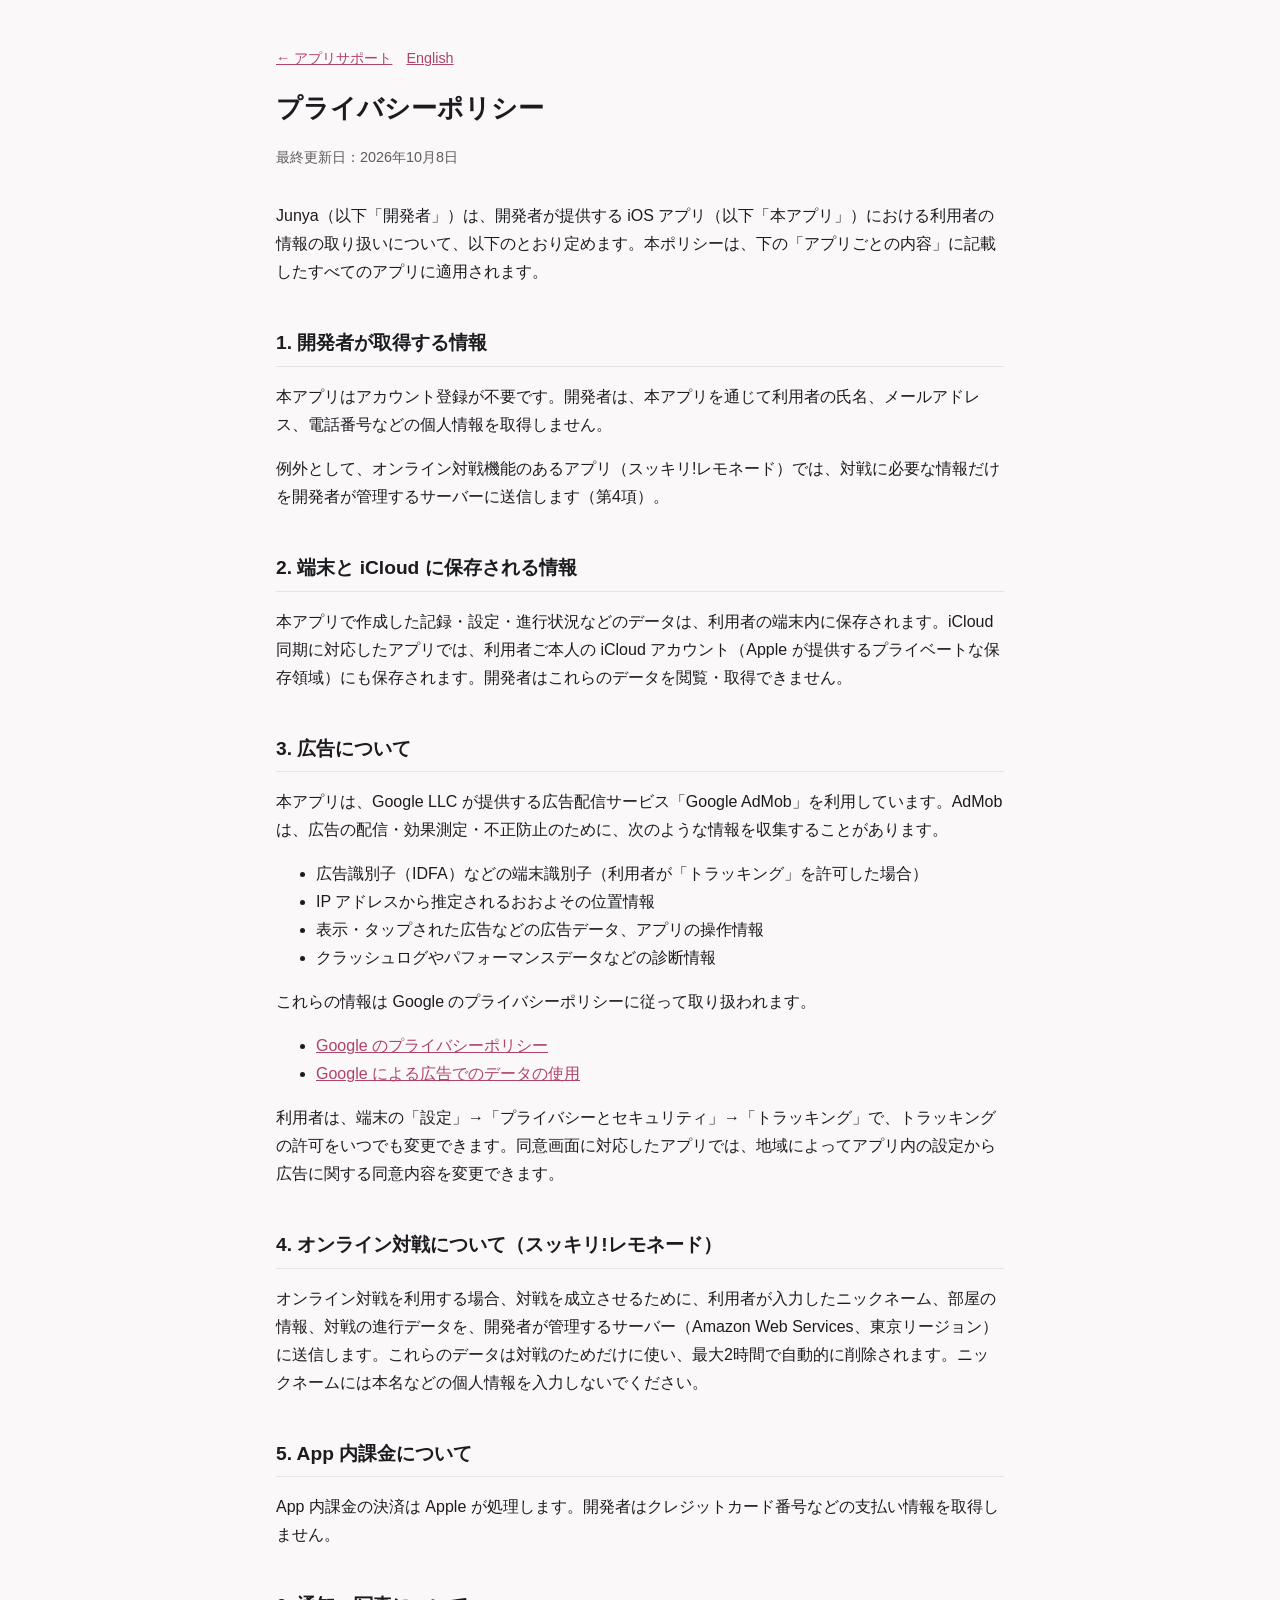
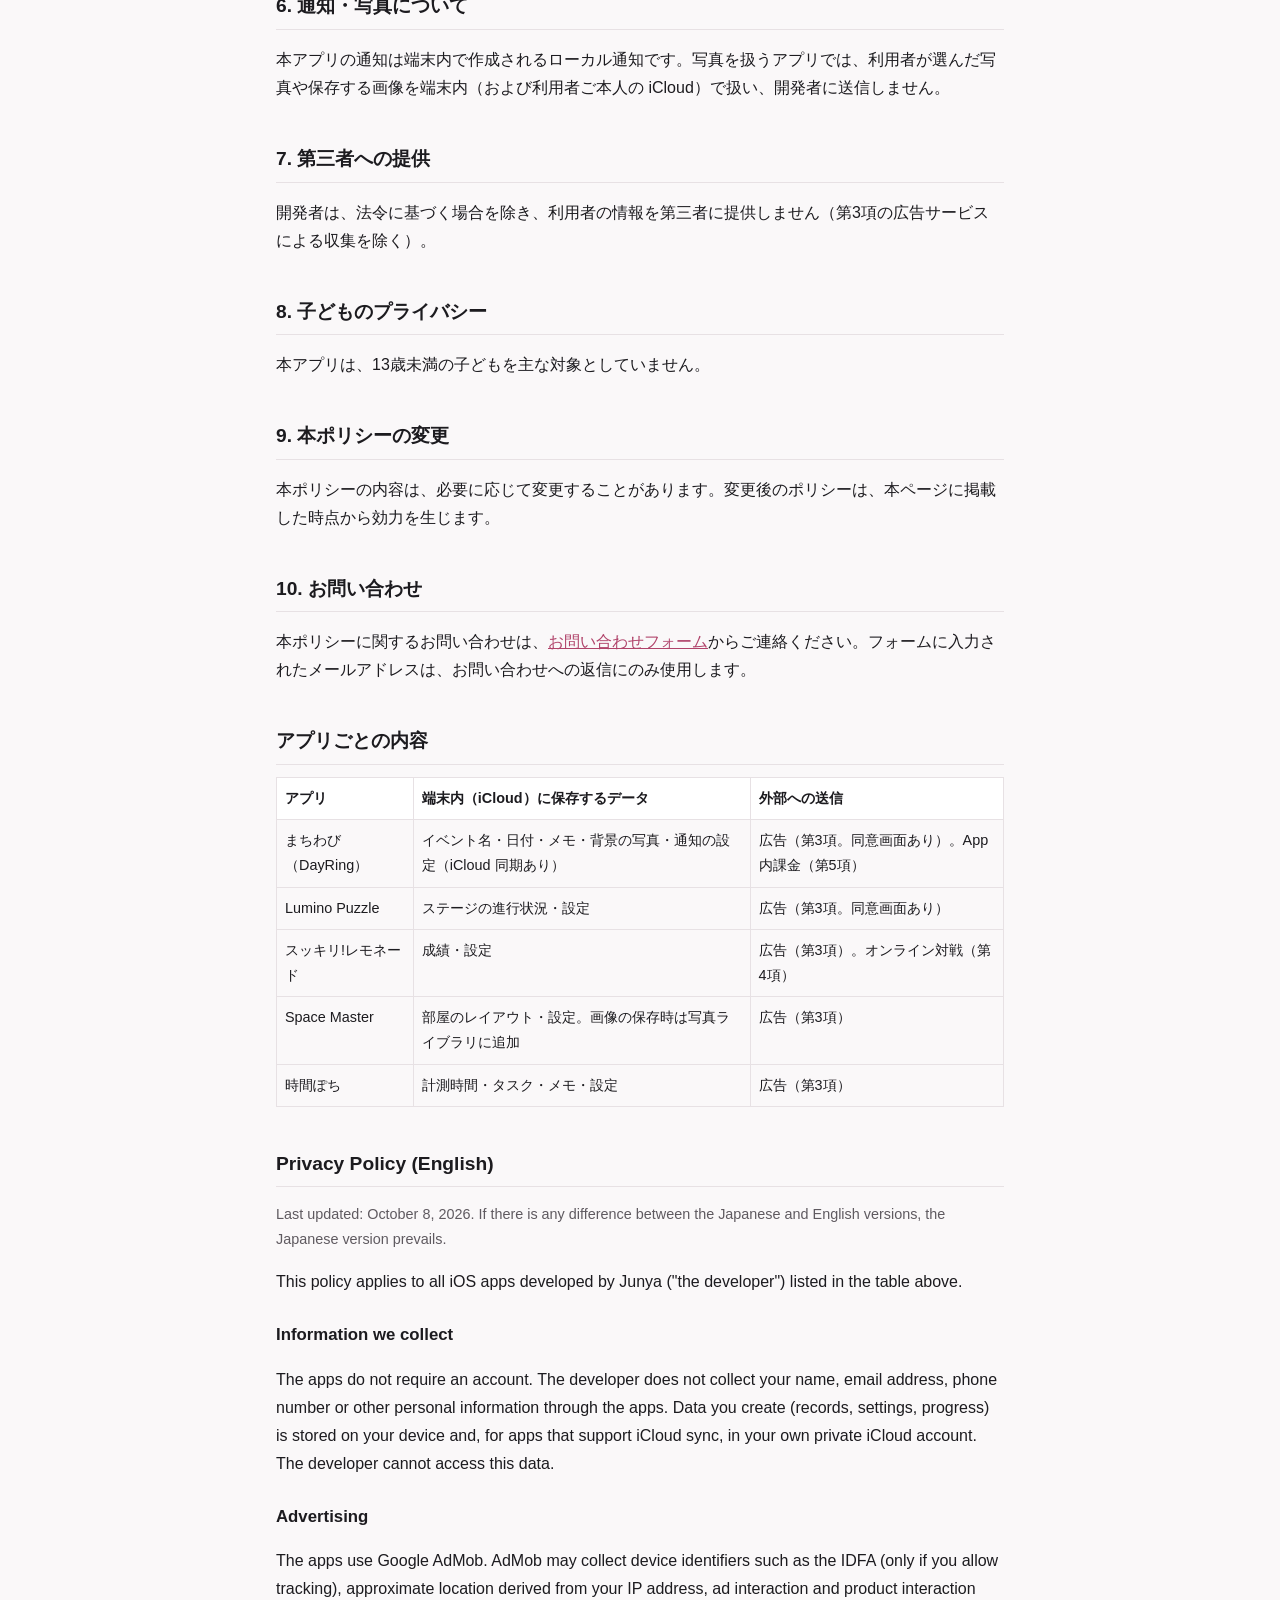
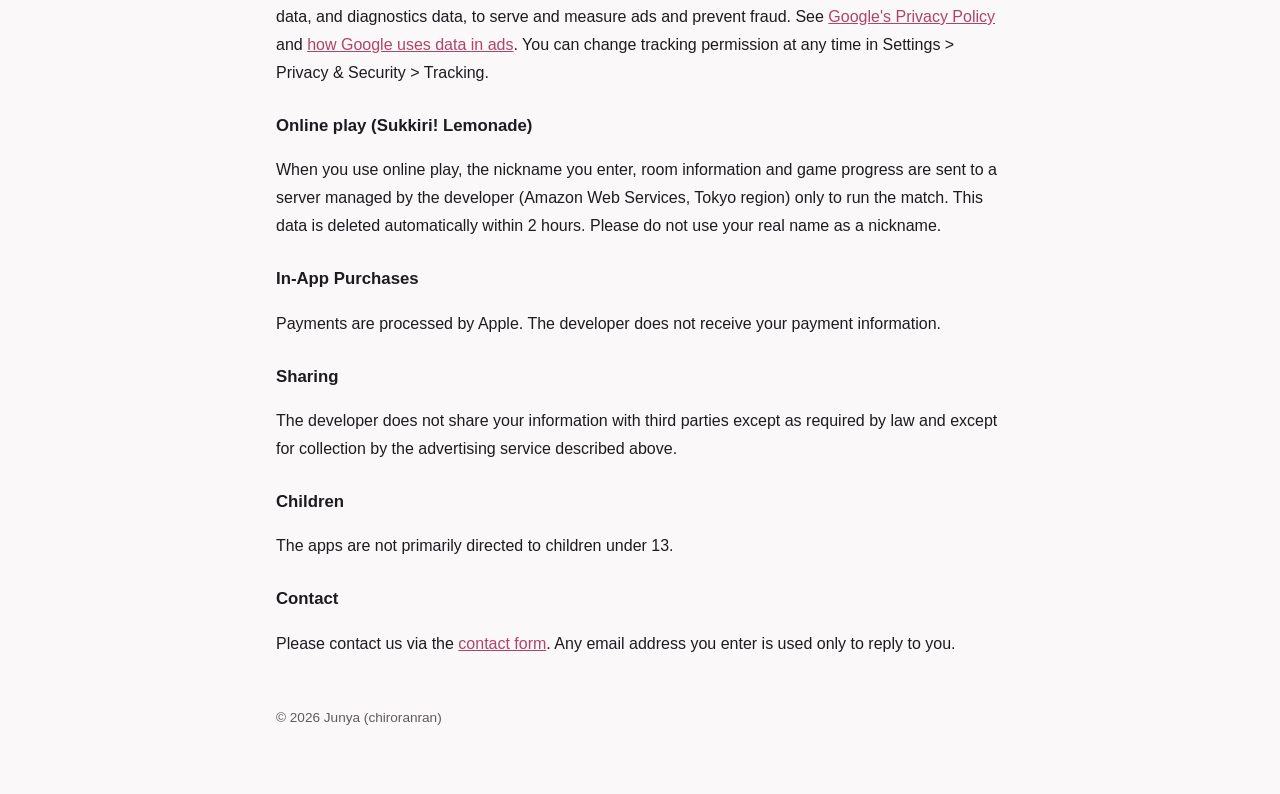
==== privacy/index.html @ e6a04dfe "Add common privacy policy" ====
<!doctype html>
<html lang="ja">
<head>
<meta charset="utf-8">
<meta name="viewport" content="width=device-width, initial-scale=1">
<meta http-equiv="Content-Security-Policy" content="default-src 'none'; style-src 'self'; img-src 'self'; base-uri 'none'; form-action 'none'">
<meta name="referrer" content="no-referrer">
<title>プライバシーポリシー | chiroranran</title>
<link rel="stylesheet" href="/style.css">
</head>
<body>
<main>
  <header>
    <p class="sub"><a href="/">← アプリサポート</a>　<a href="#english">English</a></p>
    <h1>プライバシーポリシー</h1>
    <p class="sub">最終更新日：2026年10月8日</p>
  </header>

  <p>Junya（以下「開発者」）は、開発者が提供する iOS アプリ（以下「本アプリ」）における利用者の情報の取り扱いについて、以下のとおり定めます。本ポリシーは、下の「アプリごとの内容」に記載したすべてのアプリに適用されます。</p>

  <h2>1. 開発者が取得する情報</h2>
  <p>本アプリはアカウント登録が不要です。開発者は、本アプリを通じて利用者の氏名、メールアドレス、電話番号などの個人情報を取得しません。</p>
  <p>例外として、オンライン対戦機能のあるアプリ（スッキリ!レモネード）では、対戦に必要な情報だけを開発者が管理するサーバーに送信します（第4項）。</p>

  <h2>2. 端末と iCloud に保存される情報</h2>
  <p>本アプリで作成した記録・設定・進行状況などのデータは、利用者の端末内に保存されます。iCloud 同期に対応したアプリでは、利用者ご本人の iCloud アカウント（Apple が提供するプライベートな保存領域）にも保存されます。開発者はこれらのデータを閲覧・取得できません。</p>

  <h2>3. 広告について</h2>
  <p>本アプリは、Google LLC が提供する広告配信サービス「Google AdMob」を利用しています。AdMob は、広告の配信・効果測定・不正防止のために、次のような情報を収集することがあります。</p>
  <ul>
    <li>広告識別子（IDFA）などの端末識別子（利用者が「トラッキング」を許可した場合）</li>
    <li>IP アドレスから推定されるおおよその位置情報</li>
    <li>表示・タップされた広告などの広告データ、アプリの操作情報</li>
    <li>クラッシュログやパフォーマンスデータなどの診断情報</li>
  </ul>
  <p>これらの情報は Google のプライバシーポリシーに従って取り扱われます。</p>
  <ul>
    <li><a href="https://policies.google.com/privacy" rel="noopener noreferrer">Google のプライバシーポリシー</a></li>
    <li><a href="https://policies.google.com/technologies/ads" rel="noopener noreferrer">Google による広告でのデータの使用</a></li>
  </ul>
  <p>利用者は、端末の「設定」→「プライバシーとセキュリティ」→「トラッキング」で、トラッキングの許可をいつでも変更できます。同意画面に対応したアプリでは、地域によってアプリ内の設定から広告に関する同意内容を変更できます。</p>

  <h2>4. オンライン対戦について（スッキリ!レモネード）</h2>
  <p>オンライン対戦を利用する場合、対戦を成立させるために、利用者が入力したニックネーム、部屋の情報、対戦の進行データを、開発者が管理するサーバー（Amazon Web Services、東京リージョン）に送信します。これらのデータは対戦のためだけに使い、最大2時間で自動的に削除されます。ニックネームには本名などの個人情報を入力しないでください。</p>

  <h2>5. App 内課金について</h2>
  <p>App 内課金の決済は Apple が処理します。開発者はクレジットカード番号などの支払い情報を取得しません。</p>

  <h2>6. 通知・写真について</h2>
  <p>本アプリの通知は端末内で作成されるローカル通知です。写真を扱うアプリでは、利用者が選んだ写真や保存する画像を端末内（および利用者ご本人の iCloud）で扱い、開発者に送信しません。</p>

  <h2>7. 第三者への提供</h2>
  <p>開発者は、法令に基づく場合を除き、利用者の情報を第三者に提供しません（第3項の広告サービスによる収集を除く）。</p>

  <h2>8. 子どものプライバシー</h2>
  <p>本アプリは、13歳未満の子どもを主な対象としていません。</p>

  <h2>9. 本ポリシーの変更</h2>
  <p>本ポリシーの内容は、必要に応じて変更することがあります。変更後のポリシーは、本ページに掲載した時点から効力を生じます。</p>

  <h2>10. お問い合わせ</h2>
  <p>本ポリシーに関するお問い合わせは、<a href="https://docs.google.com/forms/d/e/1FAIpQLSd-CJ8t8C4qO436xJB_So_ct13oH2zcX6qIfAPqjZJdZ3ylWA/viewform" rel="noopener noreferrer">お問い合わせフォーム</a>からご連絡ください。フォームに入力されたメールアドレスは、お問い合わせへの返信にのみ使用します。</p>

  <h2>アプリごとの内容</h2>
  <div class="table-wrap">
  <table>
    <tr><th>アプリ</th><th>端末内（iCloud）に保存するデータ</th><th>外部への送信</th></tr>
    <tr id="machiwabi"><td>まちわび（DayRing）</td><td>イベント名・日付・メモ・背景の写真・通知の設定（iCloud 同期あり）</td><td>広告（第3項。同意画面あり）。App 内課金（第5項）</td></tr>
    <tr id="lumino"><td>Lumino Puzzle</td><td>ステージの進行状況・設定</td><td>広告（第3項。同意画面あり）</td></tr>
    <tr id="lemonade"><td>スッキリ!レモネード</td><td>成績・設定</td><td>広告（第3項）。オンライン対戦（第4項）</td></tr>
    <tr id="spacemaster"><td>Space Master</td><td>部屋のレイアウト・設定。画像の保存時は写真ライブラリに追加</td><td>広告（第3項）</td></tr>
    <tr id="jikanpochi"><td>時間ぽち</td><td>計測時間・タスク・メモ・設定</td><td>広告（第3項）</td></tr>
  </table>
  </div>

  <h2 id="english">Privacy Policy (English)</h2>
  <p class="sub">Last updated: October 8, 2026. If there is any difference between the Japanese and English versions, the Japanese version prevails.</p>
  <p>This policy applies to all iOS apps developed by Junya ("the developer") listed in the table above.</p>
  <h3>Information we collect</h3>
  <p>The apps do not require an account. The developer does not collect your name, email address, phone number or other personal information through the apps. Data you create (records, settings, progress) is stored on your device and, for apps that support iCloud sync, in your own private iCloud account. The developer cannot access this data.</p>
  <h3>Advertising</h3>
  <p>The apps use Google AdMob. AdMob may collect device identifiers such as the IDFA (only if you allow tracking), approximate location derived from your IP address, ad interaction and product interaction data, and diagnostics data, to serve and measure ads and prevent fraud. See <a href="https://policies.google.com/privacy" rel="noopener noreferrer">Google's Privacy Policy</a> and <a href="https://policies.google.com/technologies/ads" rel="noopener noreferrer">how Google uses data in ads</a>. You can change tracking permission at any time in Settings &gt; Privacy &amp; Security &gt; Tracking.</p>
  <h3>Online play (Sukkiri! Lemonade)</h3>
  <p>When you use online play, the nickname you enter, room information and game progress are sent to a server managed by the developer (Amazon Web Services, Tokyo region) only to run the match. This data is deleted automatically within 2 hours. Please do not use your real name as a nickname.</p>
  <h3>In-App Purchases</h3>
  <p>Payments are processed by Apple. The developer does not receive your payment information.</p>
  <h3>Sharing</h3>
  <p>The developer does not share your information with third parties except as required by law and except for collection by the advertising service described above.</p>
  <h3>Children</h3>
  <p>The apps are not primarily directed to children under 13.</p>
  <h3>Contact</h3>
  <p>Please contact us via the <a href="https://docs.google.com/forms/d/e/1FAIpQLSd-CJ8t8C4qO436xJB_So_ct13oH2zcX6qIfAPqjZJdZ3ylWA/viewform" rel="noopener noreferrer">contact form</a>. Any email address you enter is used only to reply to you.</p>

  <footer>© 2026 Junya (chiroranran)</footer>
</main>
</body>
</html>
---- style.css ----
:root {
  --bg: #faf8f9;
  --card: #ffffff;
  --text: #1c1b1f;
  --sub: #5f5a60;
  --line: #e7e1e4;
  --brand: #b0436a;
}
@media (prefers-color-scheme: dark) {
  :root {
    --bg: #141215;
    --card: #1e1b1f;
    --text: #f2eef1;
    --sub: #b3abb1;
    --line: #342f34;
    --brand: #eb8fae;
  }
}
* { box-sizing: border-box; }
body {
  margin: 0;
  background: var(--bg);
  color: var(--text);
  font-family: -apple-system, BlinkMacSystemFont, "Hiragino Sans", "Noto Sans JP", sans-serif;
  line-height: 1.75;
}
main { max-width: 760px; margin: 0 auto; padding: 32px 16px 64px; }
header { margin-bottom: 32px; }
h1 { font-size: 1.6rem; margin: 0 0 4px; }
h2 { font-size: 1.2rem; margin: 40px 0 12px; padding-bottom: 6px; border-bottom: 1px solid var(--line); }
h3 { font-size: 1.05rem; margin: 24px 0 8px; }
p, li { color: var(--text); }
.sub { color: var(--sub); font-size: 0.9rem; }
a { color: var(--brand); }
.button {
  display: inline-block;
  background: var(--brand);
  color: #fff;
  padding: 10px 20px;
  border-radius: 999px;
  text-decoration: none;
  font-weight: 600;
}
.apps { list-style: none; padding: 0; display: grid; gap: 12px; }
.apps li {
  background: var(--card);
  border: 1px solid var(--line);
  border-radius: 16px;
  padding: 16px;
}
.apps .name { font-weight: 700; }
.apps .links { font-size: 0.9rem; }
.apps .links a { margin-right: 16px; }
.table-wrap { overflow-x: auto; }
table { border-collapse: collapse; width: 100%; font-size: 0.9rem; }
th, td { border: 1px solid var(--line); padding: 8px; text-align: left; vertical-align: top; }
th { background: var(--card); }
footer { margin-top: 48px; color: var(--sub); font-size: 0.85rem; }
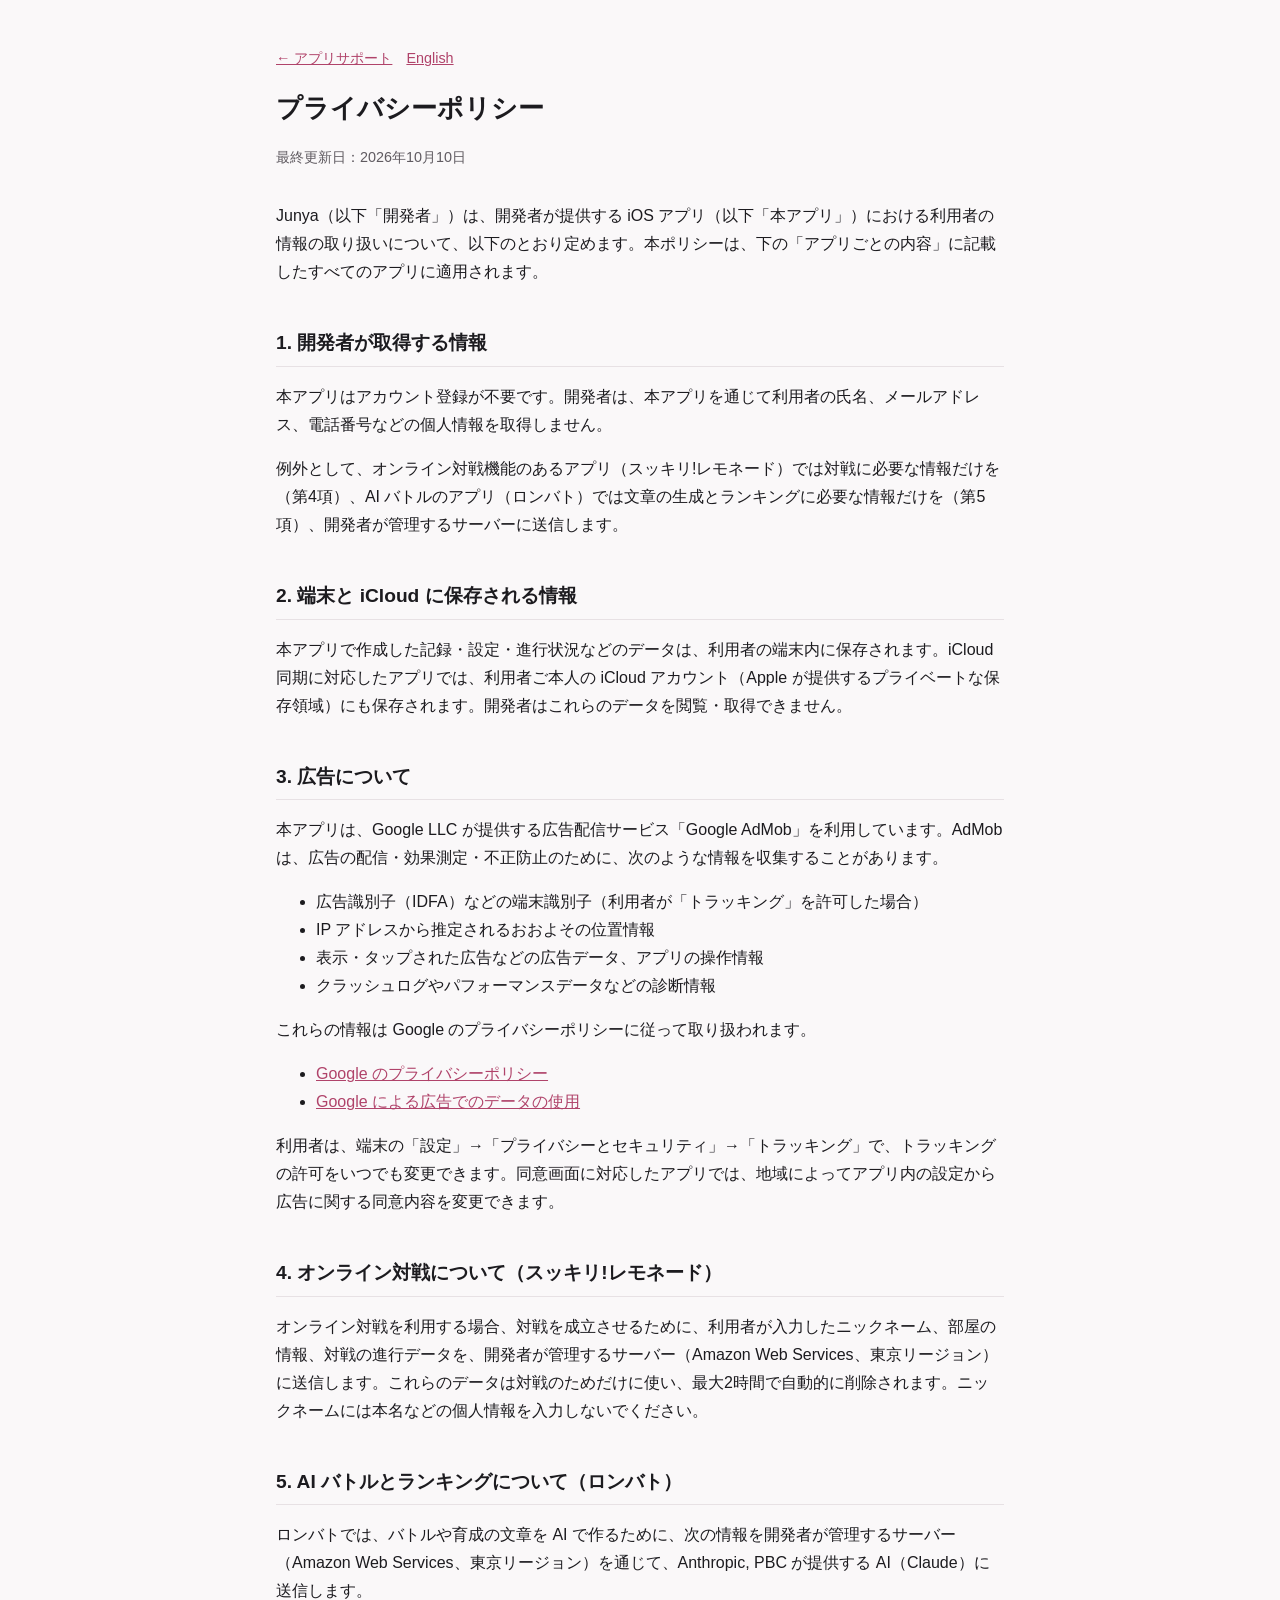
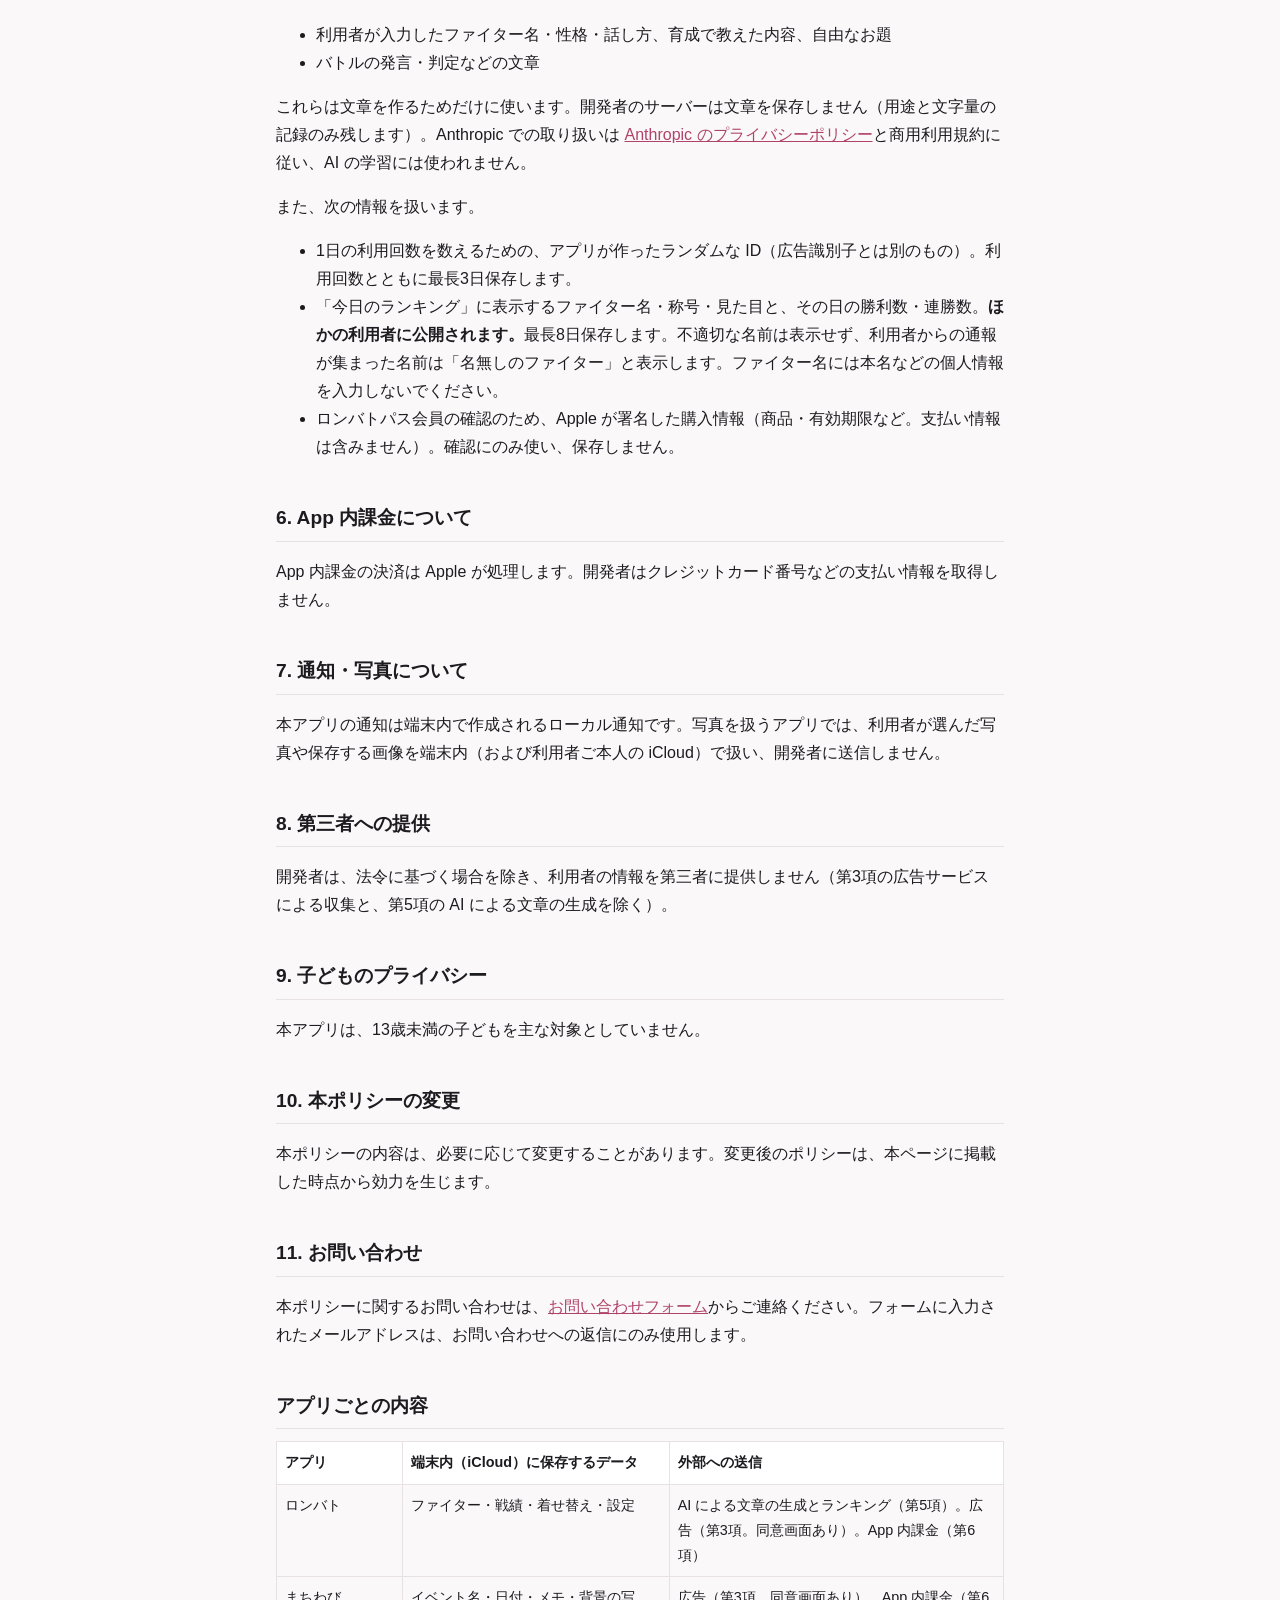
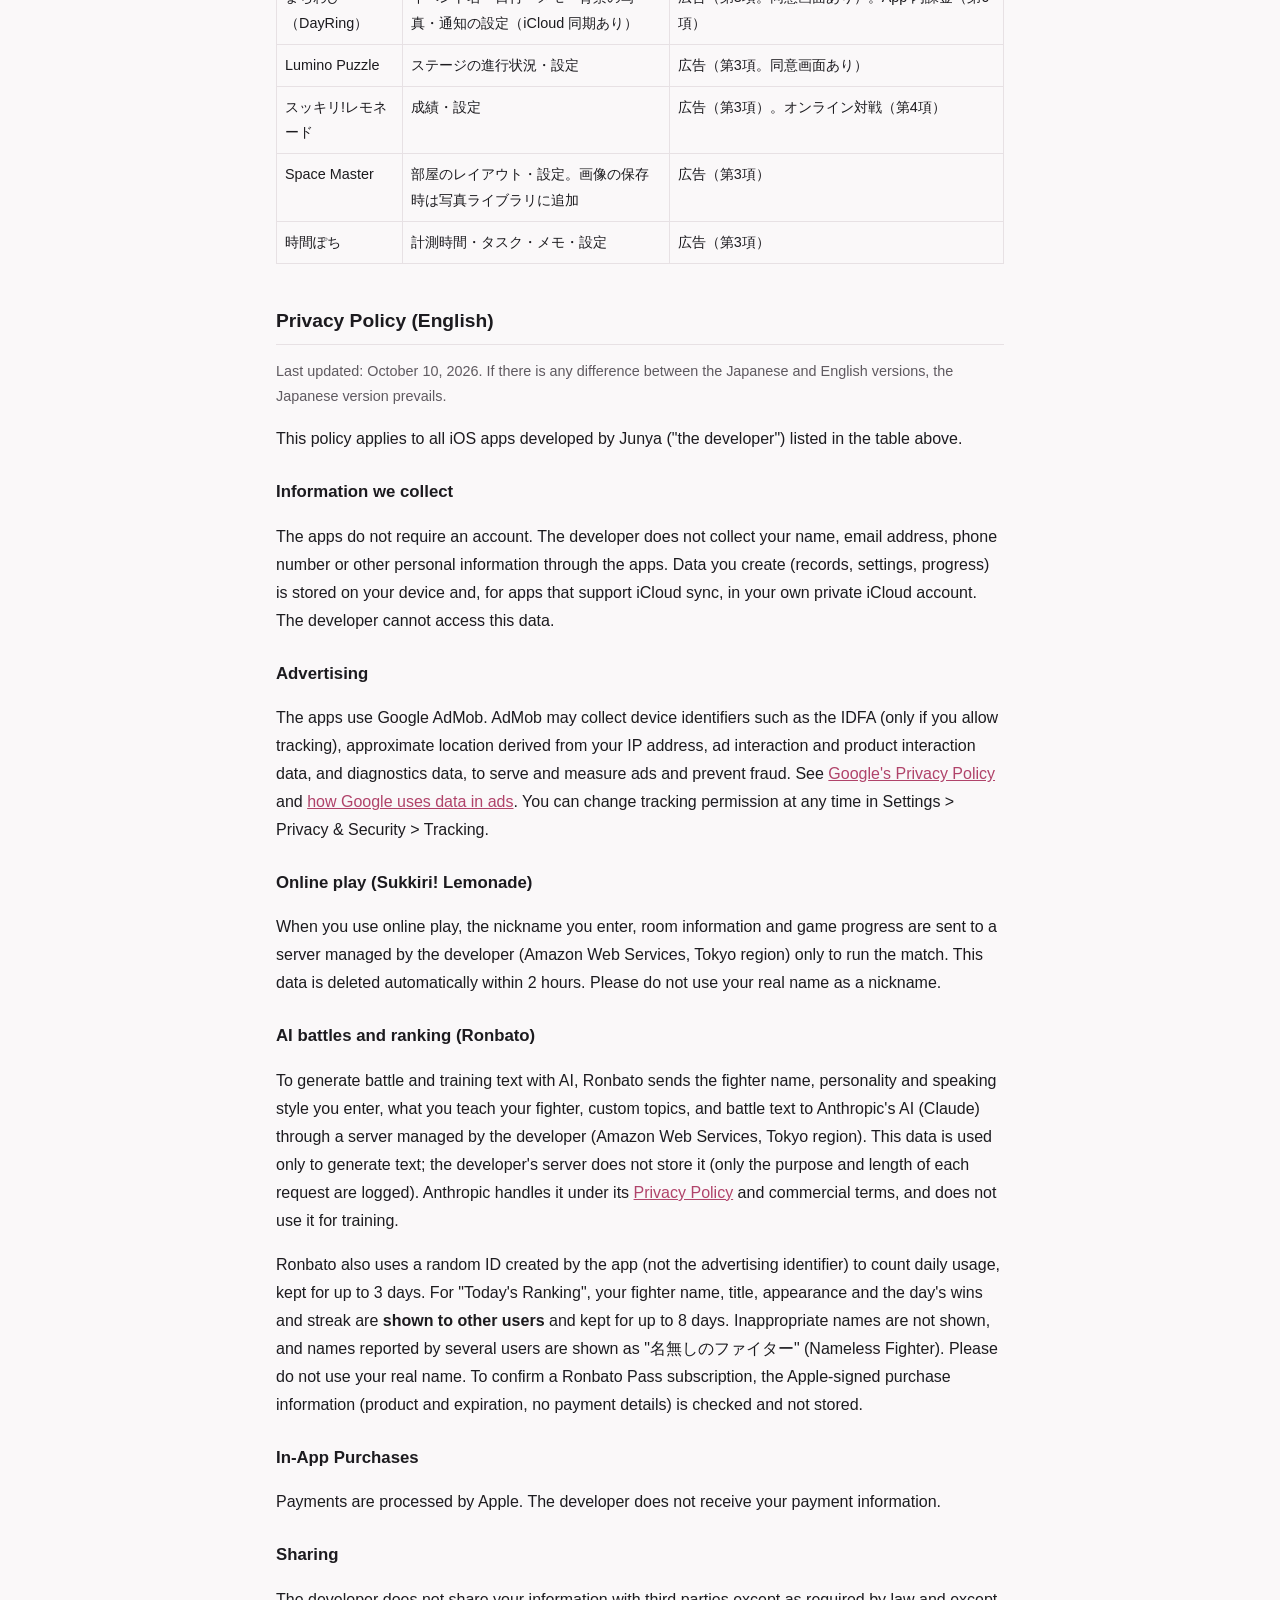
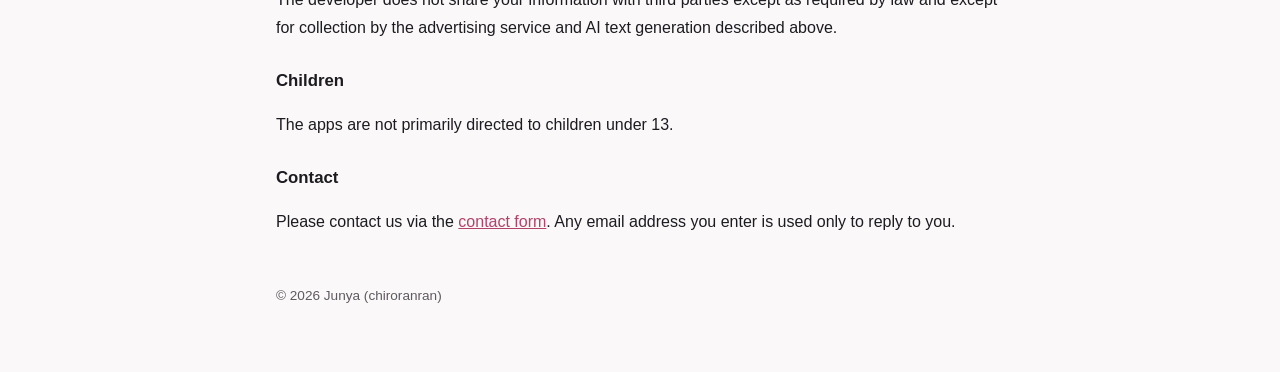
==== commit 7c71ac74: "ロンバトを追加(アプリ一覧・プライバシーポリシーに AI とランキングの項目) Co-Authored-By: Claude Opus 5.5 <noreply@anthropic.com>" ====
--- a/privacy/index.html
+++ b/privacy/index.html
@@ -13,14 +13,14 @@
   <header>
     <p class="sub"><a href="/">← アプリサポート</a>　<a href="#english">English</a></p>
     <h1>プライバシーポリシー</h1>
-    <p class="sub">最終更新日：2026年10月8日</p>
+    <p class="sub">最終更新日：2026年10月10日</p>
   </header>
 
   <p>Junya（以下「開発者」）は、開発者が提供する iOS アプリ（以下「本アプリ」）における利用者の情報の取り扱いについて、以下のとおり定めます。本ポリシーは、下の「アプリごとの内容」に記載したすべてのアプリに適用されます。</p>
 
   <h2>1. 開発者が取得する情報</h2>
   <p>本アプリはアカウント登録が不要です。開発者は、本アプリを通じて利用者の氏名、メールアドレス、電話番号などの個人情報を取得しません。</p>
-  <p>例外として、オンライン対戦機能のあるアプリ（スッキリ!レモネード）では、対戦に必要な情報だけを開発者が管理するサーバーに送信します（第4項）。</p>
+  <p>例外として、オンライン対戦機能のあるアプリ（スッキリ!レモネード）では対戦に必要な情報だけを（第4項）、AI バトルのアプリ（ロンバト）では文章の生成とランキングに必要な情報だけを（第5項）、開発者が管理するサーバーに送信します。</p>
 
   <h2>2. 端末と iCloud に保存される情報</h2>
   <p>本アプリで作成した記録・設定・進行状況などのデータは、利用者の端末内に保存されます。iCloud 同期に対応したアプリでは、利用者ご本人の iCloud アカウント（Apple が提供するプライベートな保存領域）にも保存されます。開発者はこれらのデータを閲覧・取得できません。</p>
@@ -43,29 +43,43 @@
   <h2>4. オンライン対戦について（スッキリ!レモネード）</h2>
   <p>オンライン対戦を利用する場合、対戦を成立させるために、利用者が入力したニックネーム、部屋の情報、対戦の進行データを、開発者が管理するサーバー（Amazon Web Services、東京リージョン）に送信します。これらのデータは対戦のためだけに使い、最大2時間で自動的に削除されます。ニックネームには本名などの個人情報を入力しないでください。</p>
 
-  <h2>5. App 内課金について</h2>
+  <h2>5. AI バトルとランキングについて（ロンバト）</h2>
+  <p>ロンバトでは、バトルや育成の文章を AI で作るために、次の情報を開発者が管理するサーバー（Amazon Web Services、東京リージョン）を通じて、Anthropic, PBC が提供する AI（Claude）に送信します。</p>
+  <ul>
+    <li>利用者が入力したファイター名・性格・話し方、育成で教えた内容、自由なお題</li>
+    <li>バトルの発言・判定などの文章</li>
+  </ul>
+  <p>これらは文章を作るためだけに使います。開発者のサーバーは文章を保存しません（用途と文字量の記録のみ残します）。Anthropic での取り扱いは <a href="https://www.anthropic.com/legal/privacy" rel="noopener noreferrer">Anthropic のプライバシーポリシー</a>と商用利用規約に従い、AI の学習には使われません。</p>
+  <p>また、次の情報を扱います。</p>
+  <ul>
+    <li>1日の利用回数を数えるための、アプリが作ったランダムな ID（広告識別子とは別のもの）。利用回数とともに最長3日保存します。</li>
+    <li>「今日のランキング」に表示するファイター名・称号・見た目と、その日の勝利数・連勝数。<strong>ほかの利用者に公開されます。</strong>最長8日保存します。不適切な名前は表示せず、利用者からの通報が集まった名前は「名無しのファイター」と表示します。ファイター名には本名などの個人情報を入力しないでください。</li>
+    <li>ロンバトパス会員の確認のため、Apple が署名した購入情報（商品・有効期限など。支払い情報は含みません）。確認にのみ使い、保存しません。</li>
+  </ul>
+  <h2>6. App 内課金について</h2>
   <p>App 内課金の決済は Apple が処理します。開発者はクレジットカード番号などの支払い情報を取得しません。</p>
 
-  <h2>6. 通知・写真について</h2>
+  <h2>7. 通知・写真について</h2>
   <p>本アプリの通知は端末内で作成されるローカル通知です。写真を扱うアプリでは、利用者が選んだ写真や保存する画像を端末内（および利用者ご本人の iCloud）で扱い、開発者に送信しません。</p>
 
-  <h2>7. 第三者への提供</h2>
-  <p>開発者は、法令に基づく場合を除き、利用者の情報を第三者に提供しません（第3項の広告サービスによる収集を除く）。</p>
+  <h2>8. 第三者への提供</h2>
+  <p>開発者は、法令に基づく場合を除き、利用者の情報を第三者に提供しません（第3項の広告サービスによる収集と、第5項の AI による文章の生成を除く）。</p>
 
-  <h2>8. 子どものプライバシー</h2>
+  <h2>9. 子どものプライバシー</h2>
   <p>本アプリは、13歳未満の子どもを主な対象としていません。</p>
 
-  <h2>9. 本ポリシーの変更</h2>
+  <h2>10. 本ポリシーの変更</h2>
   <p>本ポリシーの内容は、必要に応じて変更することがあります。変更後のポリシーは、本ページに掲載した時点から効力を生じます。</p>
 
-  <h2>10. お問い合わせ</h2>
+  <h2>11. お問い合わせ</h2>
   <p>本ポリシーに関するお問い合わせは、<a href="https://docs.google.com/forms/d/e/1FAIpQLSd-CJ8t8C4qO436xJB_So_ct13oH2zcX6qIfAPqjZJdZ3ylWA/viewform" rel="noopener noreferrer">お問い合わせフォーム</a>からご連絡ください。フォームに入力されたメールアドレスは、お問い合わせへの返信にのみ使用します。</p>
 
   <h2>アプリごとの内容</h2>
   <div class="table-wrap">
   <table>
     <tr><th>アプリ</th><th>端末内（iCloud）に保存するデータ</th><th>外部への送信</th></tr>
-    <tr id="machiwabi"><td>まちわび（DayRing）</td><td>イベント名・日付・メモ・背景の写真・通知の設定（iCloud 同期あり）</td><td>広告（第3項。同意画面あり）。App 内課金（第5項）</td></tr>
+    <tr id="ronbato"><td>ロンバト</td><td>ファイター・戦績・着せ替え・設定</td><td>AI による文章の生成とランキング（第5項）。広告（第3項。同意画面あり）。App 内課金（第6項）</td></tr>
+    <tr id="machiwabi"><td>まちわび（DayRing）</td><td>イベント名・日付・メモ・背景の写真・通知の設定（iCloud 同期あり）</td><td>広告（第3項。同意画面あり）。App 内課金（第6項）</td></tr>
     <tr id="lumino"><td>Lumino Puzzle</td><td>ステージの進行状況・設定</td><td>広告（第3項。同意画面あり）</td></tr>
     <tr id="lemonade"><td>スッキリ!レモネード</td><td>成績・設定</td><td>広告（第3項）。オンライン対戦（第4項）</td></tr>
     <tr id="spacemaster"><td>Space Master</td><td>部屋のレイアウト・設定。画像の保存時は写真ライブラリに追加</td><td>広告（第3項）</td></tr>
@@ -74,7 +88,7 @@
   </div>
 
   <h2 id="english">Privacy Policy (English)</h2>
-  <p class="sub">Last updated: October 8, 2026. If there is any difference between the Japanese and English versions, the Japanese version prevails.</p>
+  <p class="sub">Last updated: October 10, 2026. If there is any difference between the Japanese and English versions, the Japanese version prevails.</p>
   <p>This policy applies to all iOS apps developed by Junya ("the developer") listed in the table above.</p>
   <h3>Information we collect</h3>
   <p>The apps do not require an account. The developer does not collect your name, email address, phone number or other personal information through the apps. Data you create (records, settings, progress) is stored on your device and, for apps that support iCloud sync, in your own private iCloud account. The developer cannot access this data.</p>
@@ -82,10 +96,13 @@
   <p>The apps use Google AdMob. AdMob may collect device identifiers such as the IDFA (only if you allow tracking), approximate location derived from your IP address, ad interaction and product interaction data, and diagnostics data, to serve and measure ads and prevent fraud. See <a href="https://policies.google.com/privacy" rel="noopener noreferrer">Google's Privacy Policy</a> and <a href="https://policies.google.com/technologies/ads" rel="noopener noreferrer">how Google uses data in ads</a>. You can change tracking permission at any time in Settings &gt; Privacy &amp; Security &gt; Tracking.</p>
   <h3>Online play (Sukkiri! Lemonade)</h3>
   <p>When you use online play, the nickname you enter, room information and game progress are sent to a server managed by the developer (Amazon Web Services, Tokyo region) only to run the match. This data is deleted automatically within 2 hours. Please do not use your real name as a nickname.</p>
+  <h3>AI battles and ranking (Ronbato)</h3>
+  <p>To generate battle and training text with AI, Ronbato sends the fighter name, personality and speaking style you enter, what you teach your fighter, custom topics, and battle text to Anthropic's AI (Claude) through a server managed by the developer (Amazon Web Services, Tokyo region). This data is used only to generate text; the developer's server does not store it (only the purpose and length of each request are logged). Anthropic handles it under its <a href="https://www.anthropic.com/legal/privacy" rel="noopener noreferrer">Privacy Policy</a> and commercial terms, and does not use it for training.</p>
+  <p>Ronbato also uses a random ID created by the app (not the advertising identifier) to count daily usage, kept for up to 3 days. For "Today's Ranking", your fighter name, title, appearance and the day's wins and streak are <strong>shown to other users</strong> and kept for up to 8 days. Inappropriate names are not shown, and names reported by several users are shown as "名無しのファイター" (Nameless Fighter). Please do not use your real name. To confirm a Ronbato Pass subscription, the Apple-signed purchase information (product and expiration, no payment details) is checked and not stored.</p>
   <h3>In-App Purchases</h3>
   <p>Payments are processed by Apple. The developer does not receive your payment information.</p>
   <h3>Sharing</h3>
-  <p>The developer does not share your information with third parties except as required by law and except for collection by the advertising service described above.</p>
+  <p>The developer does not share your information with third parties except as required by law and except for collection by the advertising service and AI text generation described above.</p>
   <h3>Children</h3>
   <p>The apps are not primarily directed to children under 13.</p>
   <h3>Contact</h3>
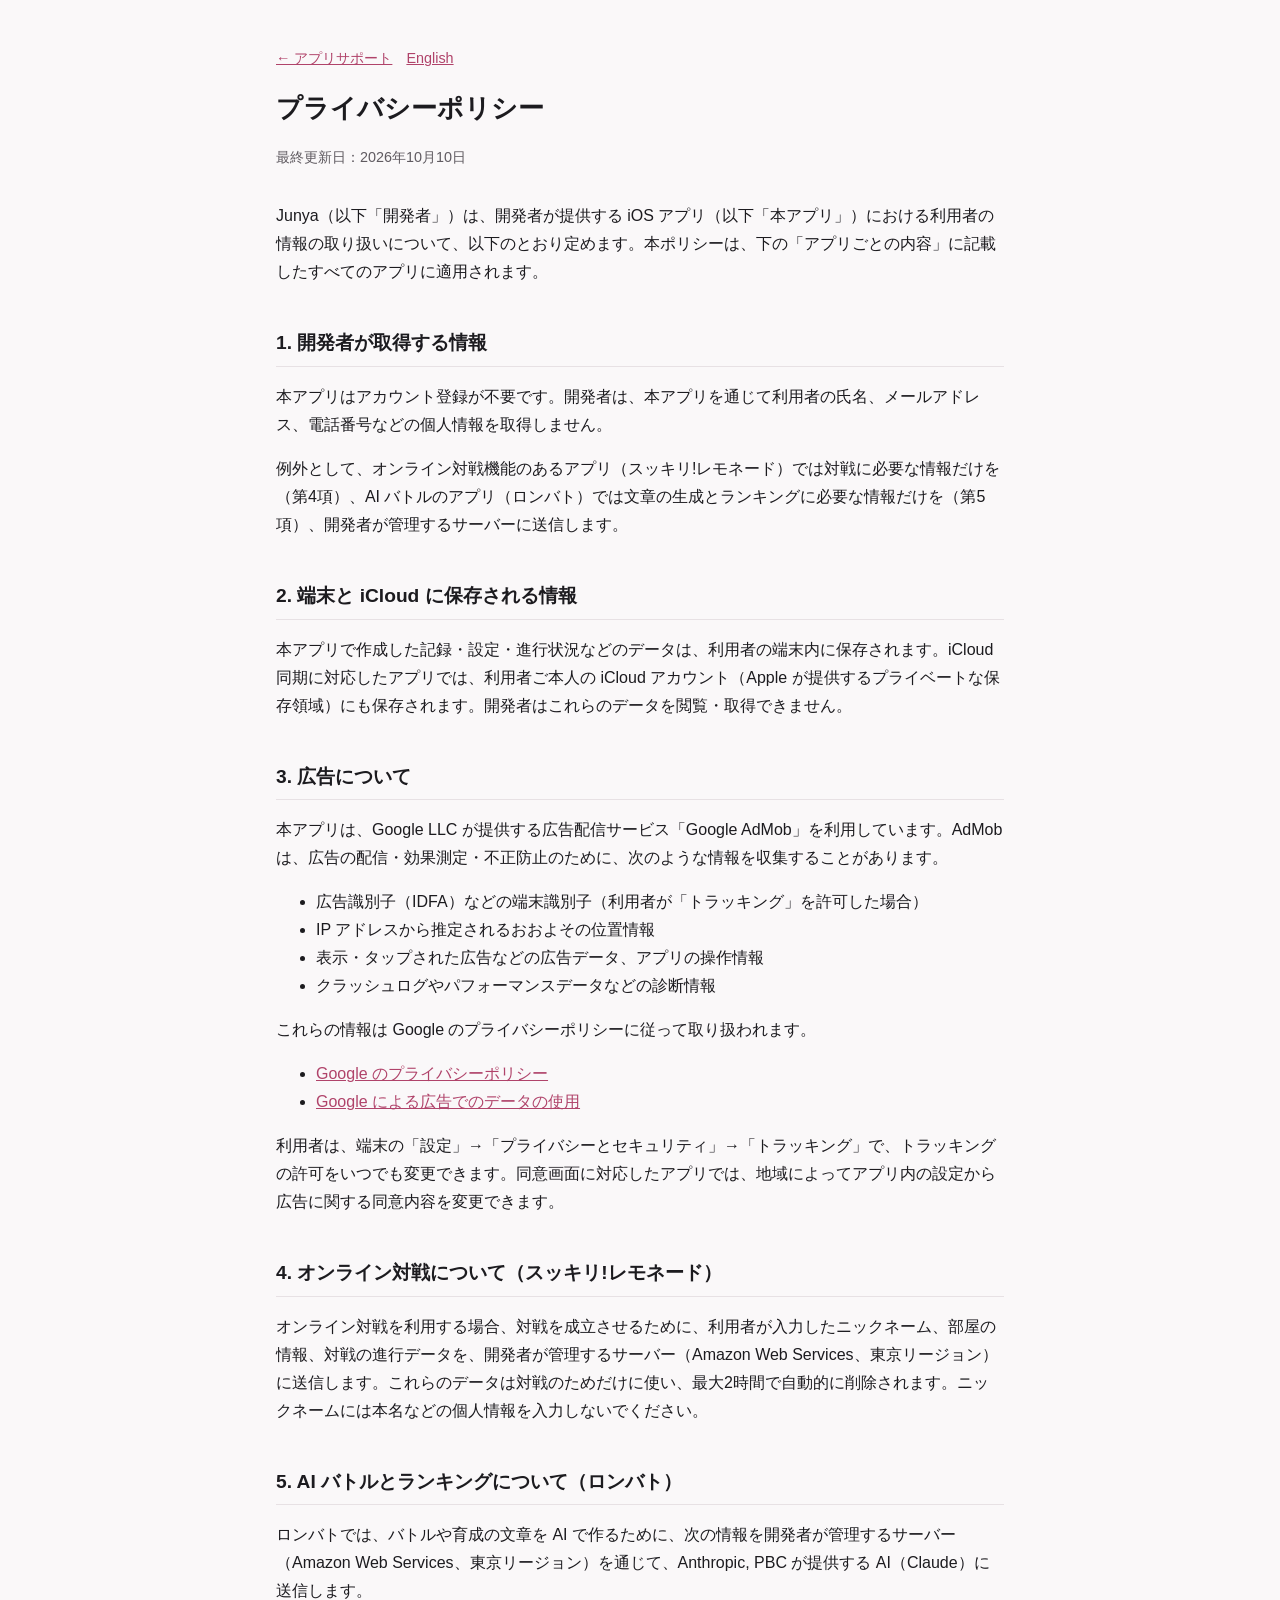
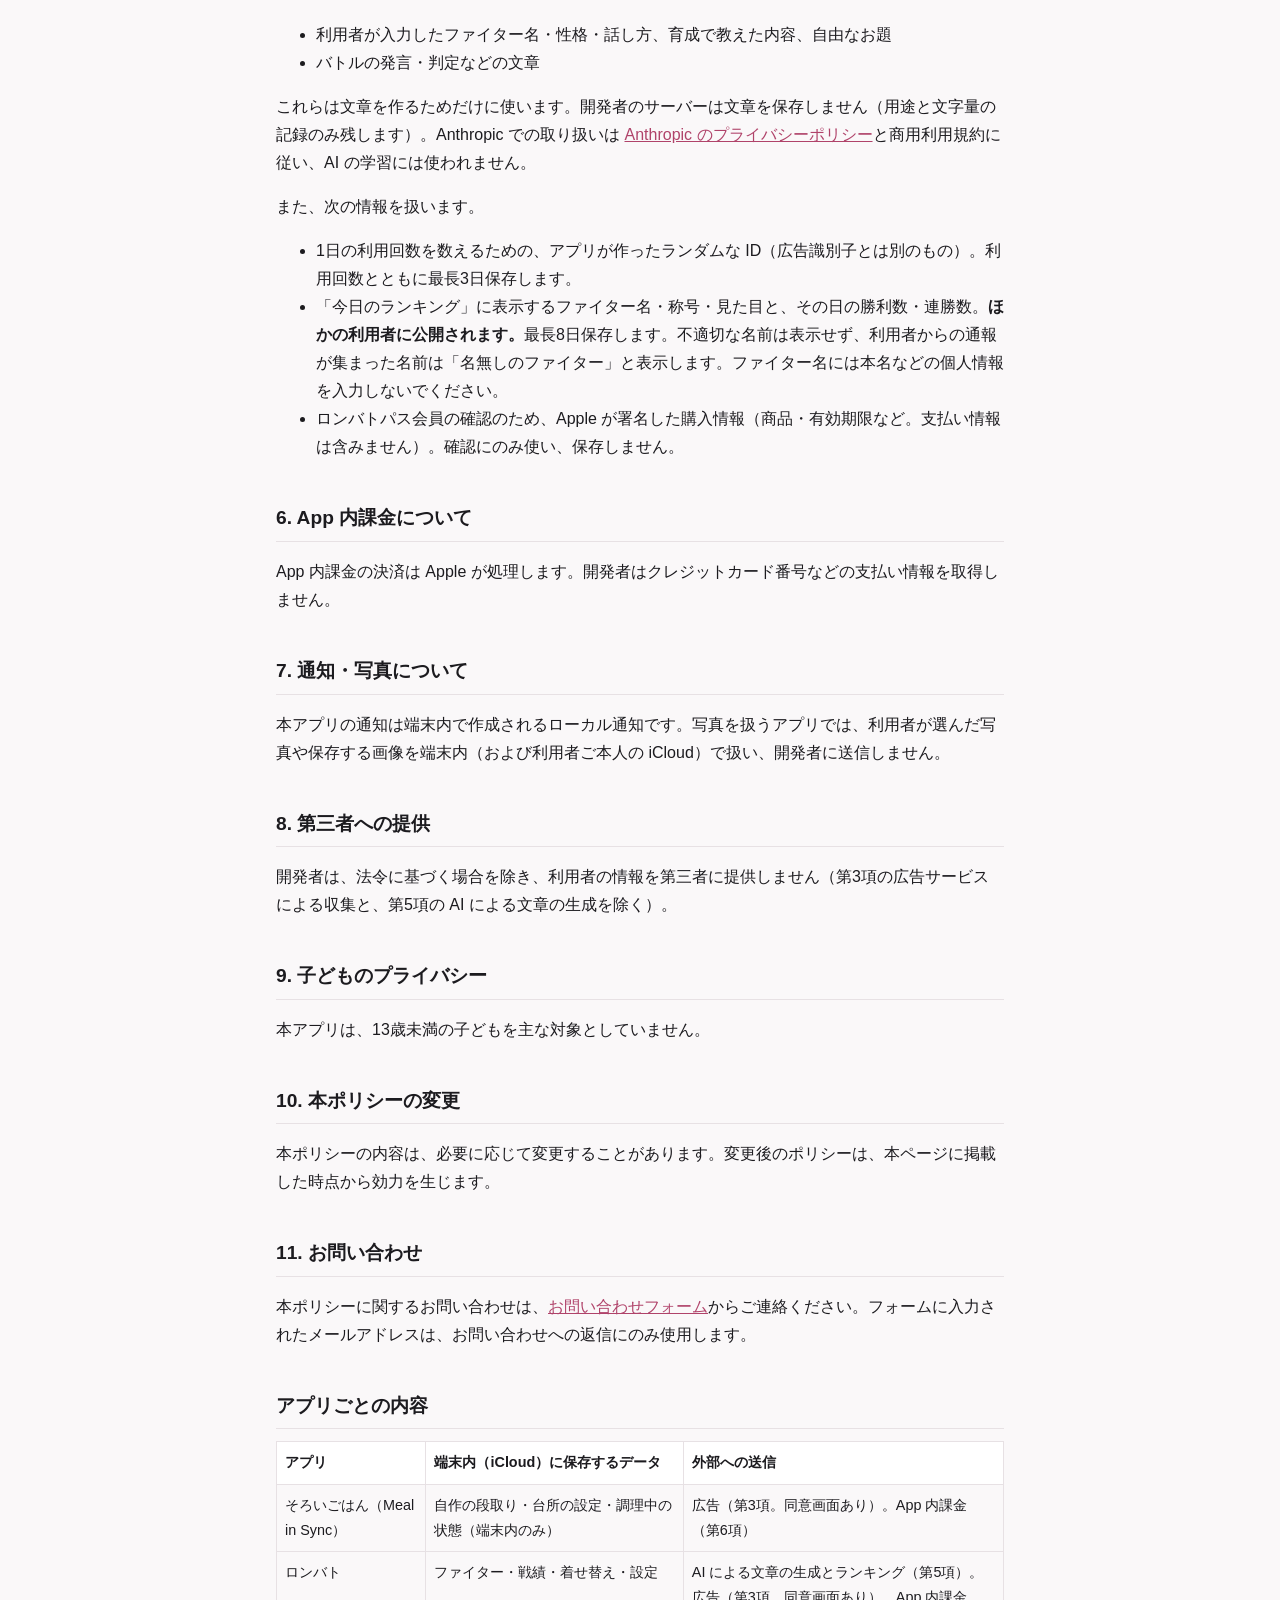
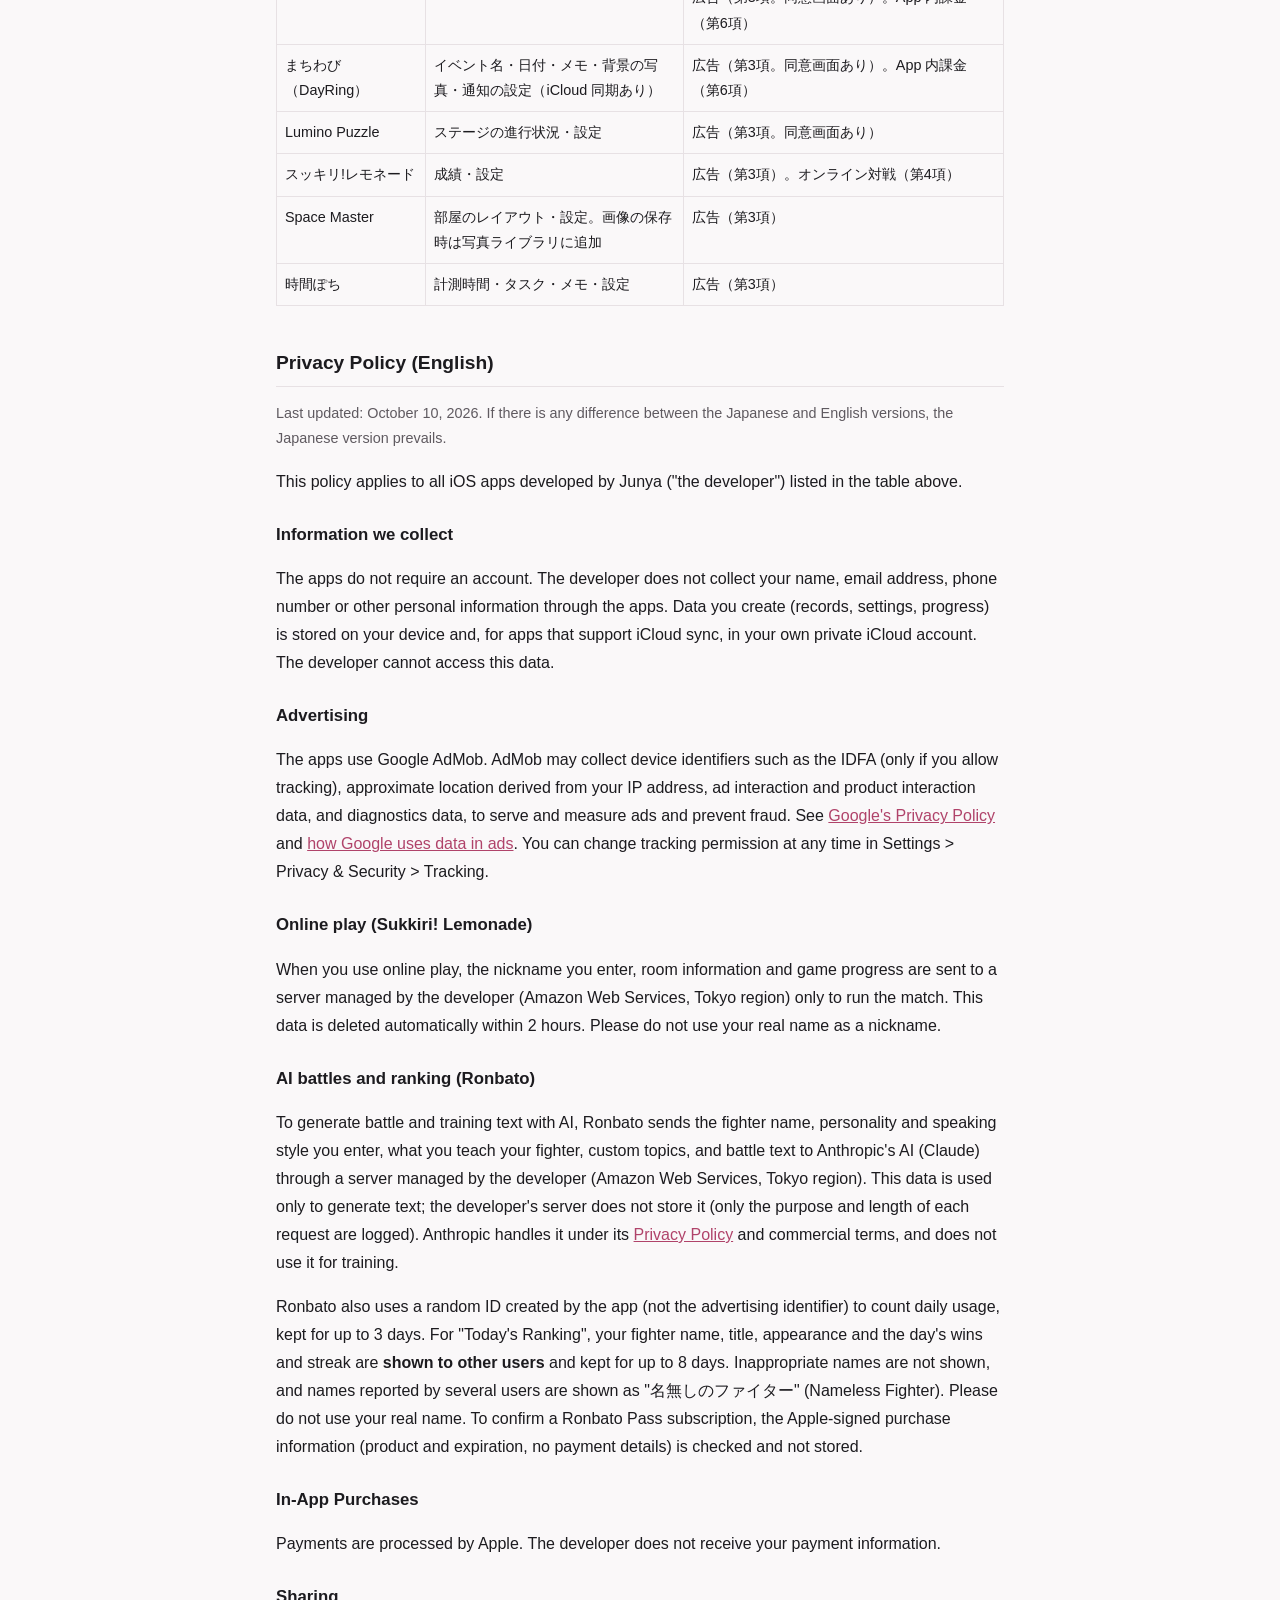
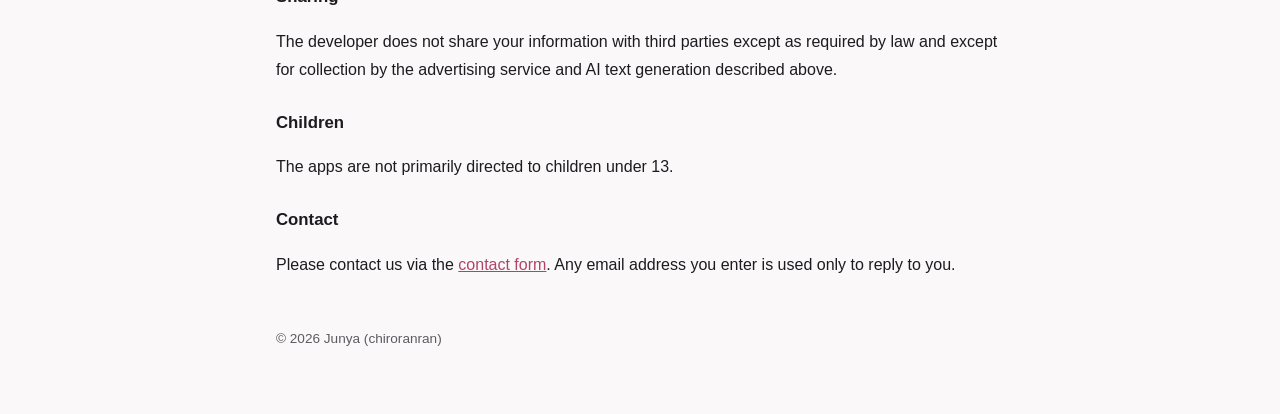
==== commit 922651c8: "そろいごはんを追加(アプリ一覧・プライバシーポリシー) Co-Authored-By: Claude Opus 5.5 <noreply@anthropic.com>" ====
--- a/privacy/index.html
+++ b/privacy/index.html
@@ -78,6 +78,7 @@
   <div class="table-wrap">
   <table>
     <tr><th>アプリ</th><th>端末内（iCloud）に保存するデータ</th><th>外部への送信</th></tr>
+    <tr id="sorogohan"><td>そろいごはん（Meal in Sync）</td><td>自作の段取り・台所の設定・調理中の状態（端末内のみ）</td><td>広告（第3項。同意画面あり）。App 内課金（第6項）</td></tr>
     <tr id="ronbato"><td>ロンバト</td><td>ファイター・戦績・着せ替え・設定</td><td>AI による文章の生成とランキング（第5項）。広告（第3項。同意画面あり）。App 内課金（第6項）</td></tr>
     <tr id="machiwabi"><td>まちわび（DayRing）</td><td>イベント名・日付・メモ・背景の写真・通知の設定（iCloud 同期あり）</td><td>広告（第3項。同意画面あり）。App 内課金（第6項）</td></tr>
     <tr id="lumino"><td>Lumino Puzzle</td><td>ステージの進行状況・設定</td><td>広告（第3項。同意画面あり）</td></tr>
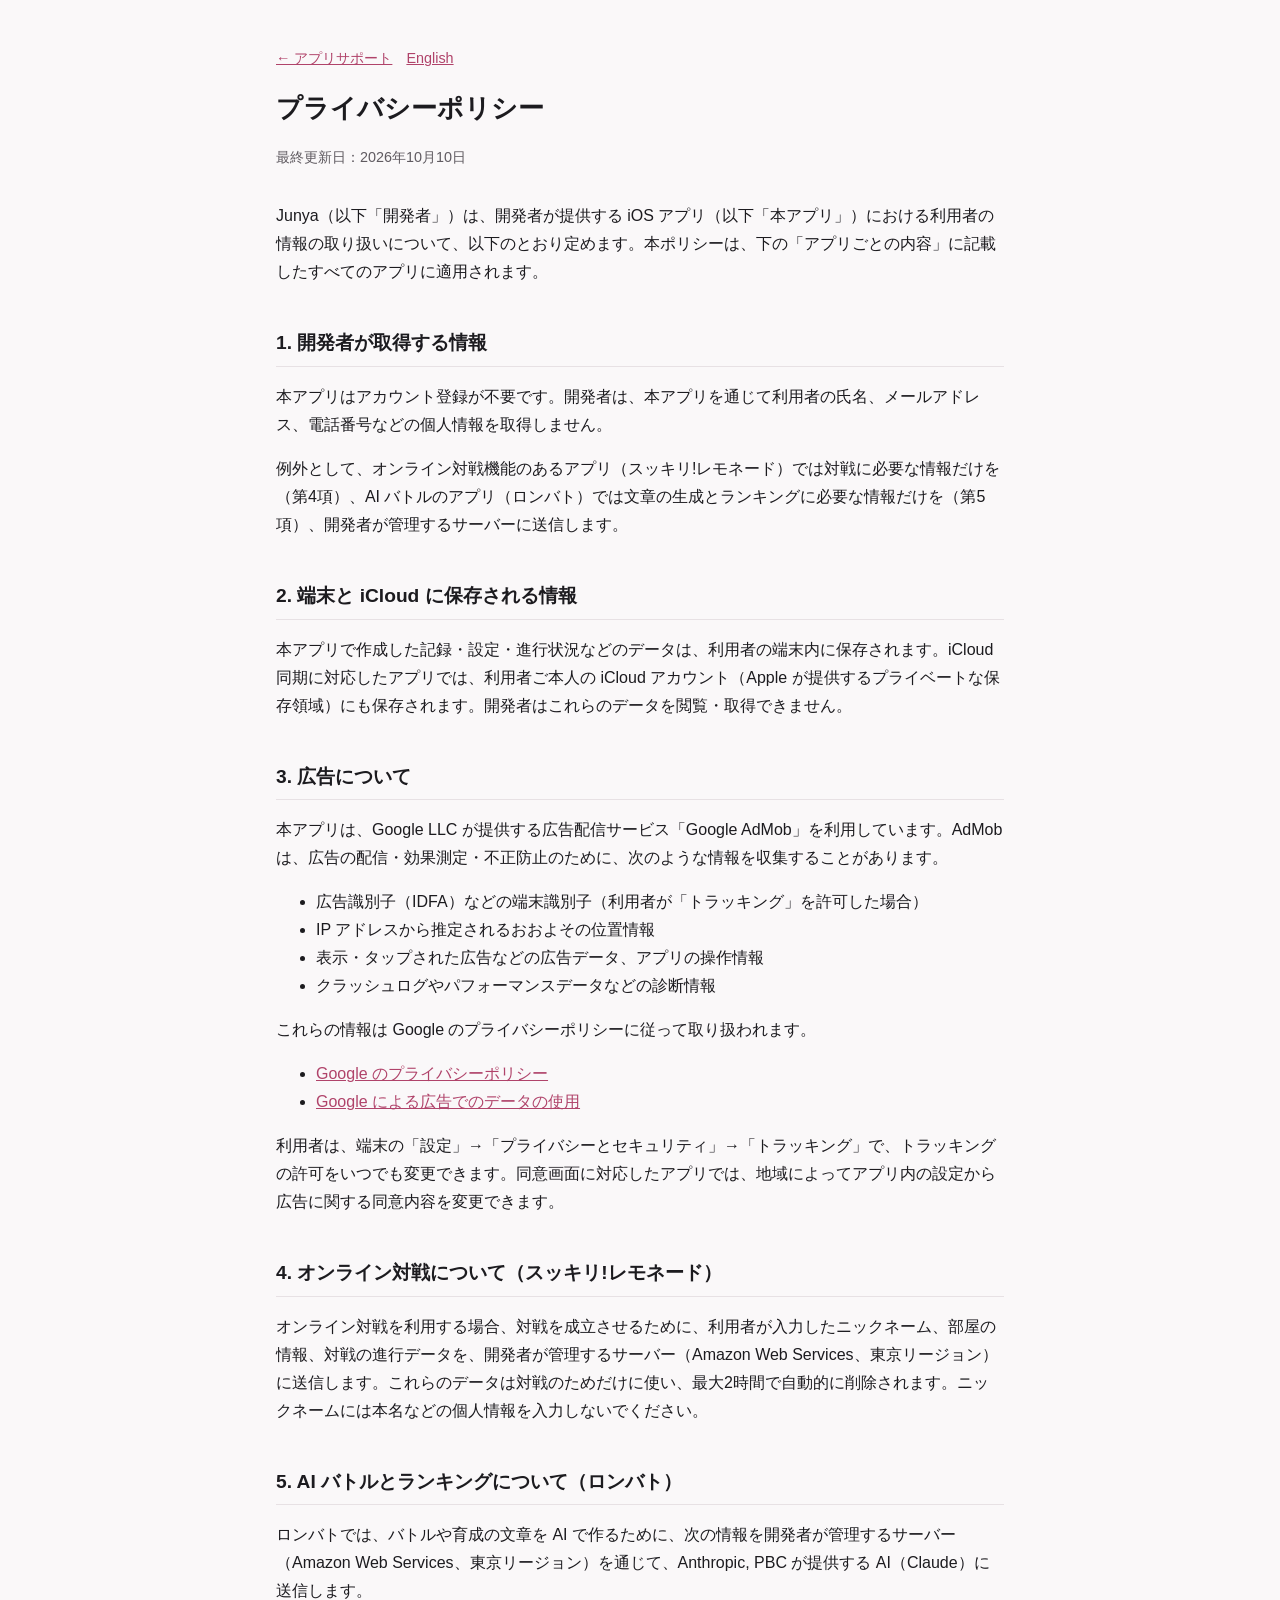
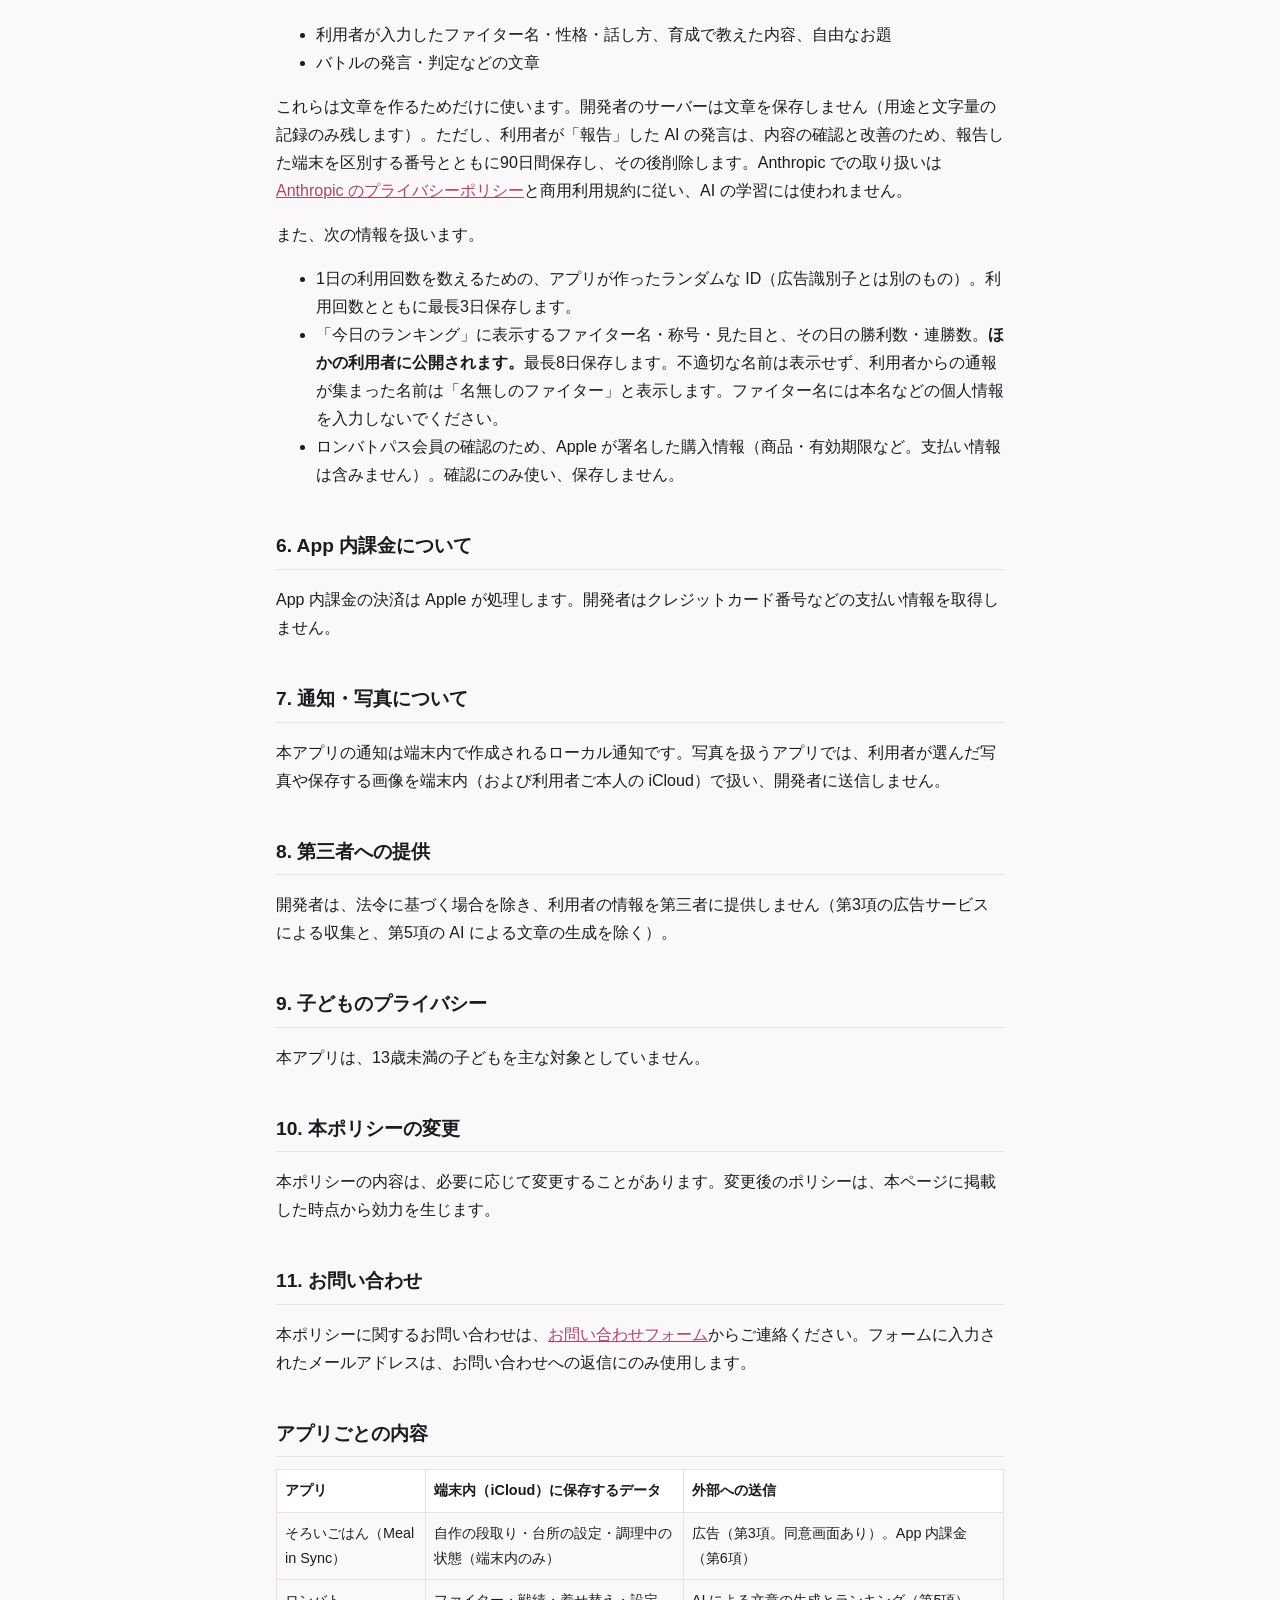
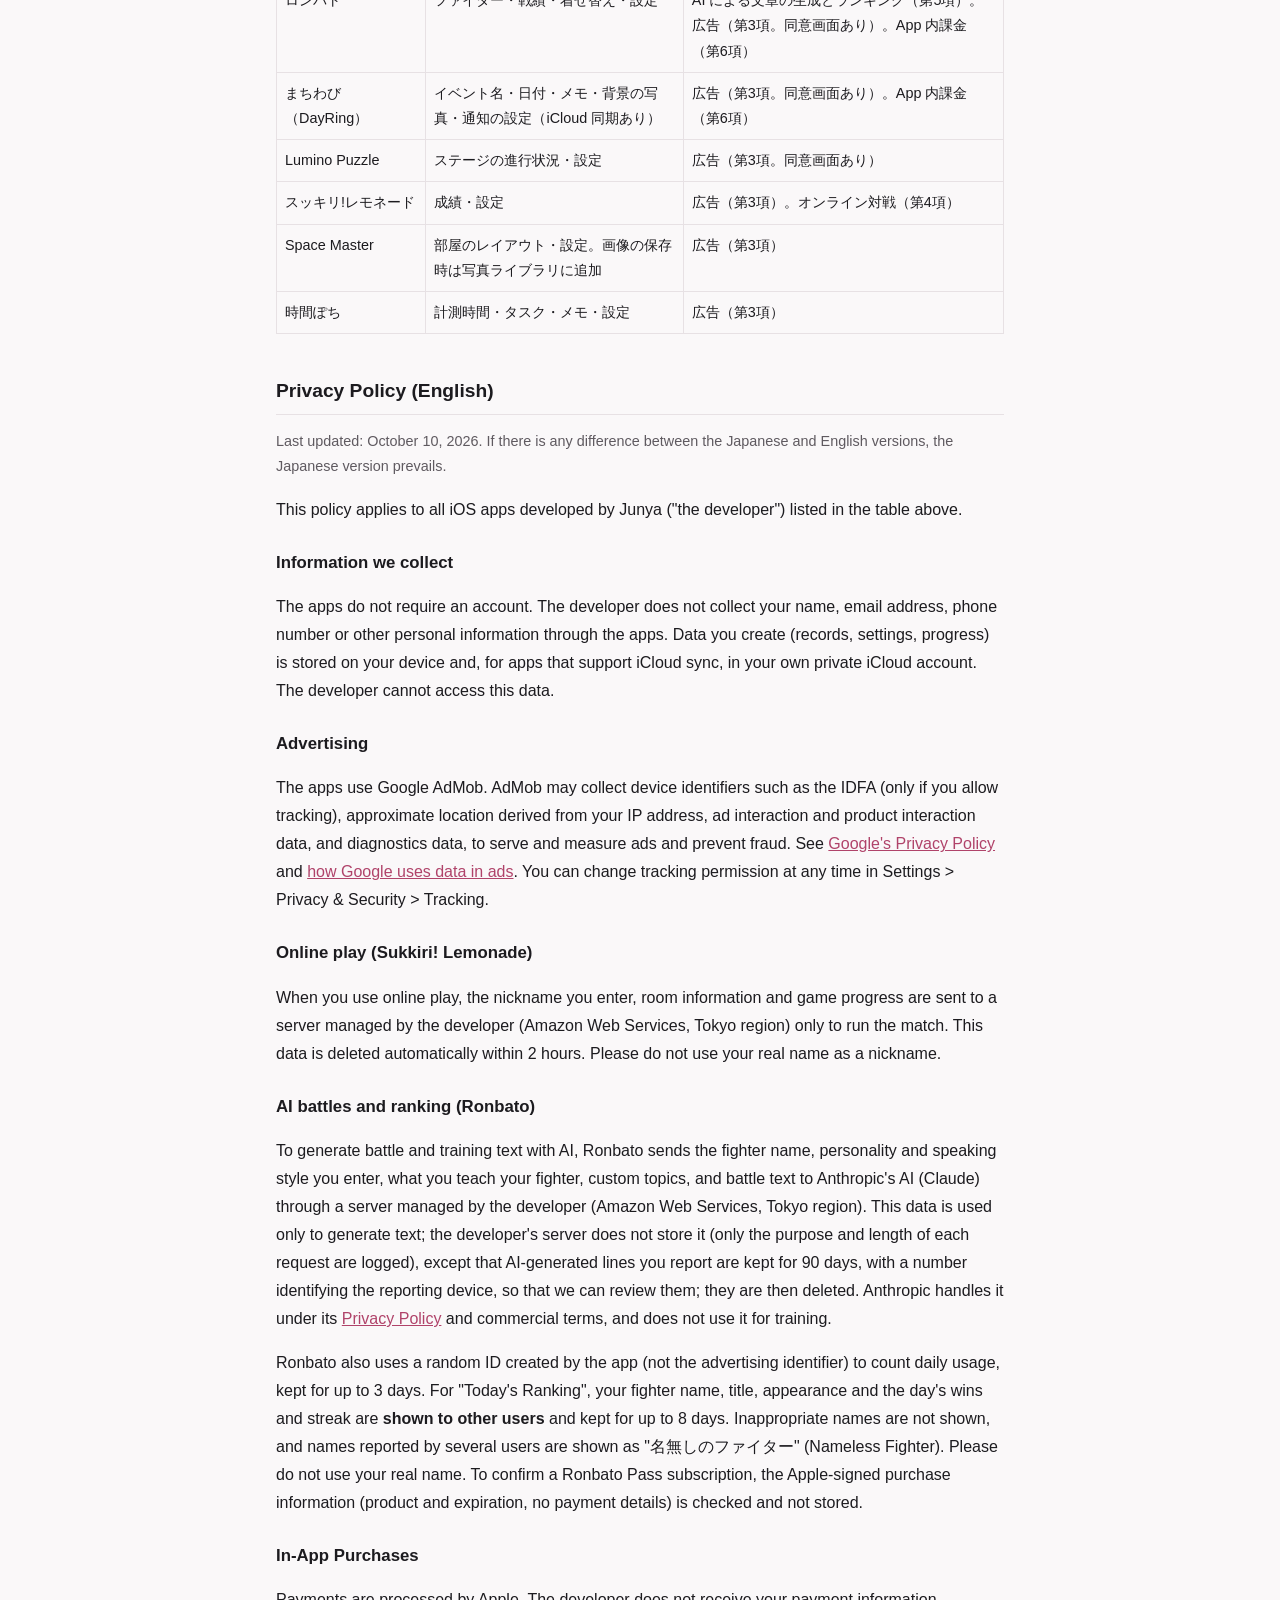
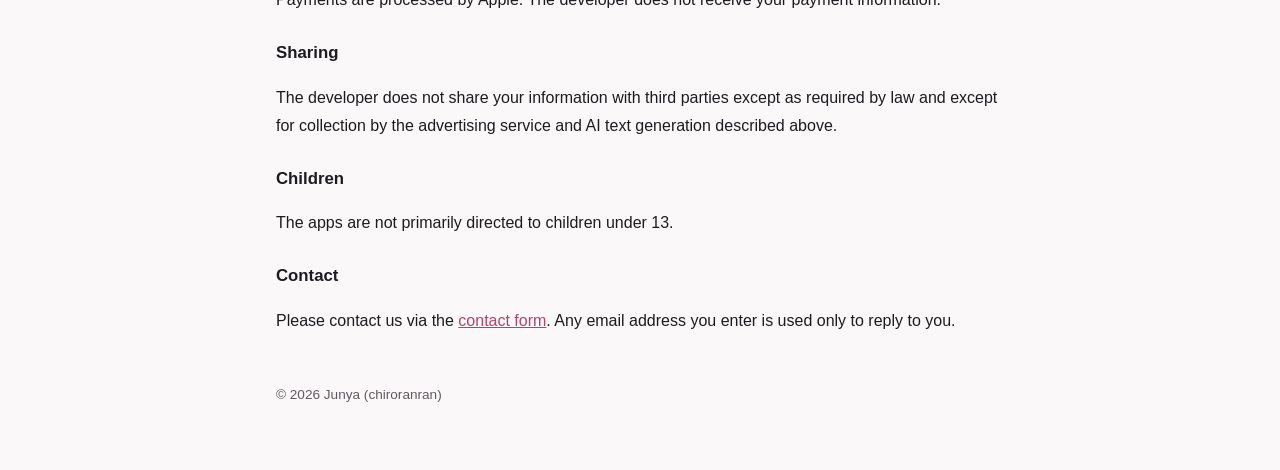
==== commit a27cb49b: "プライバシーポリシー: ロンバトで報告された AI の発言を90日保存することを追記 Co-Authored-By: Claude Opus 5.5 <noreply@anthropic.com>" ====
--- a/privacy/index.html
+++ b/privacy/index.html
@@ -49,7 +49,7 @@
     <li>利用者が入力したファイター名・性格・話し方、育成で教えた内容、自由なお題</li>
     <li>バトルの発言・判定などの文章</li>
   </ul>
-  <p>これらは文章を作るためだけに使います。開発者のサーバーは文章を保存しません（用途と文字量の記録のみ残します）。Anthropic での取り扱いは <a href="https://www.anthropic.com/legal/privacy" rel="noopener noreferrer">Anthropic のプライバシーポリシー</a>と商用利用規約に従い、AI の学習には使われません。</p>
+  <p>これらは文章を作るためだけに使います。開発者のサーバーは文章を保存しません（用途と文字量の記録のみ残します）。ただし、利用者が「報告」した AI の発言は、内容の確認と改善のため、報告した端末を区別する番号とともに90日間保存し、その後削除します。Anthropic での取り扱いは <a href="https://www.anthropic.com/legal/privacy" rel="noopener noreferrer">Anthropic のプライバシーポリシー</a>と商用利用規約に従い、AI の学習には使われません。</p>
   <p>また、次の情報を扱います。</p>
   <ul>
     <li>1日の利用回数を数えるための、アプリが作ったランダムな ID（広告識別子とは別のもの）。利用回数とともに最長3日保存します。</li>
@@ -98,7 +98,7 @@
   <h3>Online play (Sukkiri! Lemonade)</h3>
   <p>When you use online play, the nickname you enter, room information and game progress are sent to a server managed by the developer (Amazon Web Services, Tokyo region) only to run the match. This data is deleted automatically within 2 hours. Please do not use your real name as a nickname.</p>
   <h3>AI battles and ranking (Ronbato)</h3>
-  <p>To generate battle and training text with AI, Ronbato sends the fighter name, personality and speaking style you enter, what you teach your fighter, custom topics, and battle text to Anthropic's AI (Claude) through a server managed by the developer (Amazon Web Services, Tokyo region). This data is used only to generate text; the developer's server does not store it (only the purpose and length of each request are logged). Anthropic handles it under its <a href="https://www.anthropic.com/legal/privacy" rel="noopener noreferrer">Privacy Policy</a> and commercial terms, and does not use it for training.</p>
+  <p>To generate battle and training text with AI, Ronbato sends the fighter name, personality and speaking style you enter, what you teach your fighter, custom topics, and battle text to Anthropic's AI (Claude) through a server managed by the developer (Amazon Web Services, Tokyo region). This data is used only to generate text; the developer's server does not store it (only the purpose and length of each request are logged), except that AI-generated lines you report are kept for 90 days, with a number identifying the reporting device, so that we can review them; they are then deleted. Anthropic handles it under its <a href="https://www.anthropic.com/legal/privacy" rel="noopener noreferrer">Privacy Policy</a> and commercial terms, and does not use it for training.</p>
   <p>Ronbato also uses a random ID created by the app (not the advertising identifier) to count daily usage, kept for up to 3 days. For "Today's Ranking", your fighter name, title, appearance and the day's wins and streak are <strong>shown to other users</strong> and kept for up to 8 days. Inappropriate names are not shown, and names reported by several users are shown as "名無しのファイター" (Nameless Fighter). Please do not use your real name. To confirm a Ronbato Pass subscription, the Apple-signed purchase information (product and expiration, no payment details) is checked and not stored.</p>
   <h3>In-App Purchases</h3>
   <p>Payments are processed by Apple. The developer does not receive your payment information.</p>
